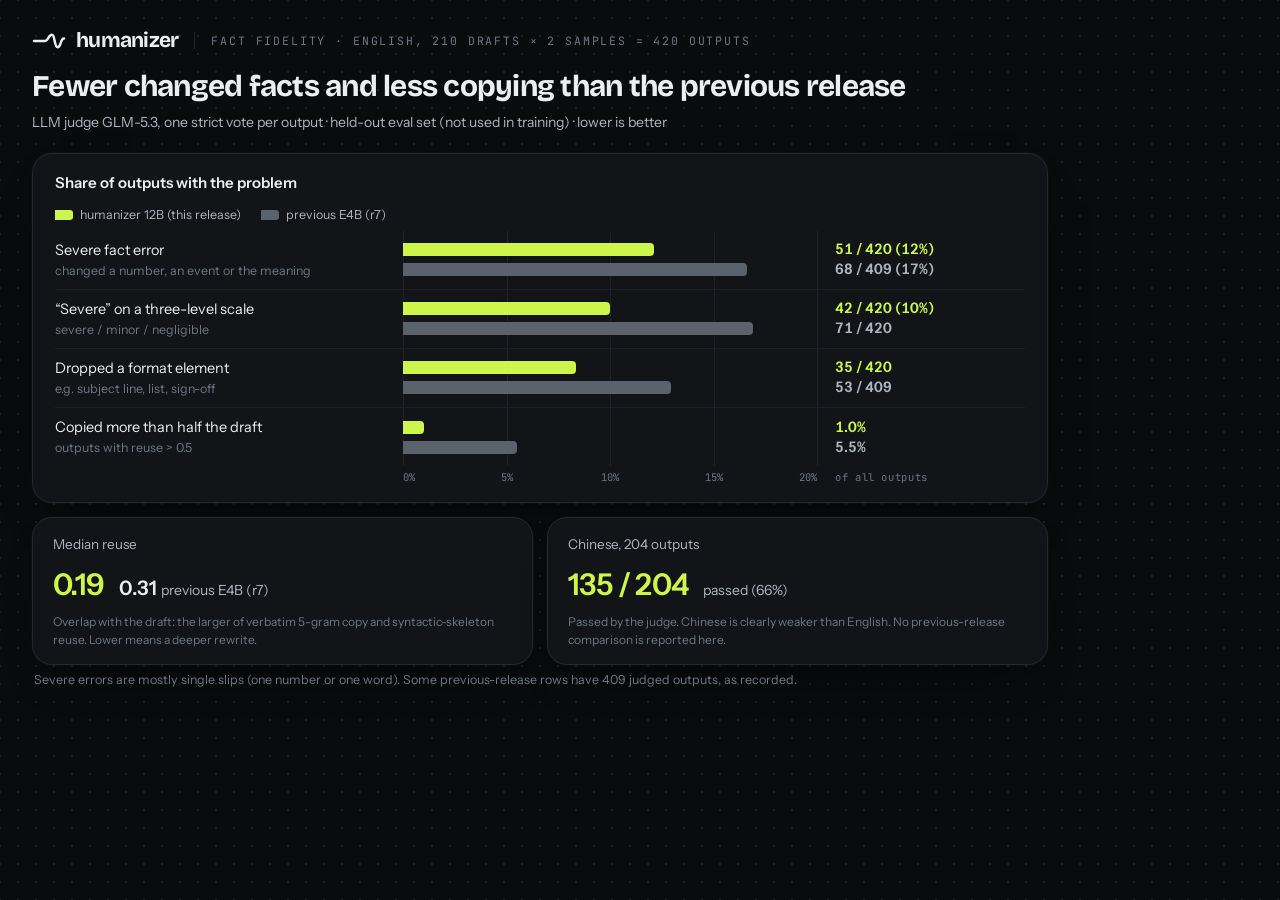
==== assets/src/fidelity.html @ 5843031d "humanizer 12B: new model, desktop app, docs and public eval set - Model: 12B rewriter fine-tuned fro" ====
<!doctype html>
<html>
<head>
<meta charset="utf-8">
<title>humanizer · fact fidelity</title>
<link rel="stylesheet" href="base.css">
<link rel="stylesheet" href="chart.css">
<script>addEventListener("error",e=>window.__err=e.message);addEventListener("unhandledrejection",e=>window.__err=String(e.reason))</script>
<style>
  .pq { display: grid; grid-template-columns: var(--name) 1fr var(--val); gap: var(--gap); align-items: center; padding: 10px 0; position: relative; }
  .pq + .pq { border-top: 1px solid var(--line-2); }
  .pq .q { font-size: 14.5px; color: var(--ink); line-height: 1.3; }
  .pq .q span { display: block; color: var(--ink-3); font-size: 12.5px; margin-top: 3px; }
  .pq .bars, .pq .vals { display: flex; flex-direction: column; gap: 7px; }
  .pq .tr { position: relative; height: 13px; }
  .pq .bar { position: absolute; left: 0; top: 0; bottom: 0; border-radius: 0 4px 4px 0; background: #5B626C; }
  .pq .bar.me { background: var(--lime); }
  .pq .vals b { font-weight: 600; font-size: 14.5px; line-height: 13px; height: 13px; display: flex; align-items: center; font-variant-numeric: tabular-nums; color: var(--ink-2); }
  .pq .vals b.me { color: var(--lime); }
  .legend { display: flex; gap: 20px; font-size: 12.5px; color: var(--ink-2); margin: 0 0 6px; }
  .legend span { display: inline-flex; align-items: center; gap: 7px; }
  .legend i { width: 18px; height: 10px; border-radius: 0 3px 3px 0; background: #5B626C; }
  .legend i.me { background: var(--lime); }
</style>
</head>
<body>
<main id="m"></main>
<script type="module">
import { lang, markSvg, esc, done } from './common.js';
import { barRows, axis } from './chart.js';
const zh = lang === 'zh';

// 全部数字来自 release_facts.md「事实忠实度」一节(英文 420 发,GLM-5.3 单票从严)。条长按分数算,轴 0–20%。
const MAX = 0.20;
const me = zh ? 'humanizer 12B（本版）' : 'humanizer 12B (this release)';
const prev = zh ? '上一版 E4B（r7）' : 'previous E4B (r7)';
const Q = zh ? [
  ['严重事实错', '改了数字、事件或意思', [51 / 420, '51 / 420（12%）'], [68 / 409, '68 / 409（17%）']],
  ['三档尺子判“严重”', '严重 / 轻微 / 可忽略 三档', [42 / 420, '42 / 420（10%）'], [71 / 420, '71 / 420']],
  ['丢了格式要素', '如主题行、列表、落款', [35 / 420, '35 / 420'], [53 / 409, '53 / 409']],
  ['照抄超过一半', '复用率 > 0.5 的输出', [0.010, '1.0%'], [0.055, '5.5%']],
] : [
  ['Severe fact error', 'changed a number, an event or the meaning', [51 / 420, '51 / 420 (12%)'], [68 / 409, '68 / 409 (17%)']],
  ['“Severe” on a three-level scale', 'severe / minor / negligible', [42 / 420, '42 / 420 (10%)'], [71 / 420, '71 / 420']],
  ['Dropped a format element', 'e.g. subject line, list, sign-off', [35 / 420, '35 / 420'], [53 / 409, '53 / 409']],
  ['Copied more than half the draft', 'outputs with reuse > 0.5', [0.010, '1.0%'], [0.055, '5.5%']],
];
const T = zh ? {
  eye: '事实忠实度 · 英文 210 篇 × 2 发 = 420 发', h: '比上一版更少改错事实、更少照抄',
  sub: 'LLM 判官 GLM-5.3，每发一票、从严判 · 自建评测集（未参与训练）· 越低越好',
  p: '出问题的输出占比', ax: '占全部输出',
  t1k: '照抄程度中位数（复用率）', t1n: '与草稿重合的程度：逐字 5-gram 与句法骨架复用取大者。越低说明改得越深。',
  t2k: '中文 204 发', t2n: '判官判“通过”的比例。中文明显弱于英文。这里不报上一版的对照数。', t2b: '135 / 204', t2s: '通过（66%）',
  foot: '严重错多为单点失误（一个数字或一个词）。上一版部分指标的分母是 409（原数据如此）。',
} : {
  eye: 'Fact fidelity · English, 210 drafts × 2 samples = 420 outputs', h: 'Fewer changed facts and less copying than the previous release',
  sub: 'LLM judge GLM-5.3, one strict vote per output · held-out eval set (not used in training) · lower is better',
  p: 'Share of outputs with the problem', ax: 'of all outputs',
  t1k: 'Median reuse', t1n: 'Overlap with the draft: the larger of verbatim 5-gram copy and syntactic-skeleton reuse. Lower means a deeper rewrite.',
  t2k: 'Chinese, 204 outputs', t2n: 'Passed by the judge. Chinese is clearly weaker than English. No previous-release comparison is reported here.', t2b: '135 / 204', t2s: 'passed (66%)',
  foot: 'Severe errors are mostly single slips (one number or one word). Some previous-release rows have 409 judged outputs, as recorded.',
};

const tk = ['0%', '5%', '10%', '15%', '20%'];
document.getElementById('m').innerHTML = `
  <header class="hd"><span class="brand">${markSvg()}<b>humanizer</b></span><span class="eyebrow">${esc(T.eye)}</span></header>
  <h2>${esc(T.h)}</h2><p class="sub">${esc(T.sub)}</p>
  <section class="panel sheet">
    <div class="ptitle">${esc(T.p)}</div>
    <div class="legend"><span><i class="me"></i>${esc(me)}</span><span><i></i>${esc(prev)}</span></div>
    <div class="plot"><div class="gl">${[0, 25, 50, 75, 100].map((p) => `<i style="left:${p}%"></i>`).join('')}</div>${Q.map(([q, n, a, b]) => `
      <div class="pq"><div class="q">${esc(q)}<span>${esc(n)}</span></div>
        <div class="bars"><div class="tr"><div class="bar me" style="width:${(a[0] / MAX * 100).toFixed(2)}%"></div></div><div class="tr"><div class="bar" style="width:${(b[0] / MAX * 100).toFixed(2)}%"></div></div></div>
        <div class="vals"><b class="me">${esc(a[1])}</b><b>${esc(b[1])}</b></div></div>`).join('')}</div>
    ${axis(tk, T.ax)}
  </section>
  <div class="tiles">
    <section class="tile sheet"><div class="k">${esc(T.t1k)}</div><div class="v"><b>0.19</b><span><em>0.31</em>${esc(prev)}</span></div><div class="n">${esc(T.t1n)}</div></section>
    <section class="tile sheet"><div class="k">${esc(T.t2k)}</div><div class="v"><b>${T.t2b}</b><span>${esc(T.t2s)}</span></div><div class="n">${esc(T.t2n)}</div></section>
  </div>
  <p class="foot">${esc(T.foot)}</p>`;
await done();
</script>
</body>
</html>
---- assets/src/base.css ----
/* humanizer README 配图的公共样式。和 App(app/web/css/app.css)同一套:墨黑台面 + 点阵 + 荧光青柠绿。
 * 字体直接引用 App 自带的 woff2(拉丁子集),中文回落到系统黑体。
 * 这些页面由 render.sh 起一个本地 http 服务后用无头 Chrome 截图,不要直接用 file:// 打开(ES module 会被拦)。 */

@font-face { font-family: "Instrument Sans"; src: url("../../app/web/fonts/InstrumentSans-Variable.woff2") format("woff2"); font-weight: 400 700; }
@font-face { font-family: "Bricolage Grotesque"; src: url("../../app/web/fonts/BricolageGrotesque-Variable.woff2") format("woff2"); font-weight: 200 800; }
@font-face { font-family: "JetBrains Mono"; src: url("../../app/web/fonts/JetBrainsMono-Variable.woff2") format("woff2"); font-weight: 100 800; }

:root {
  --cjk: "PingFang SC", "Hiragino Sans GB", "Microsoft YaHei", "Noto Sans CJK SC", "Source Han Sans SC";
  --f-ui: "Instrument Sans", var(--cjk), system-ui, sans-serif;
  --f-display: "Bricolage Grotesque", "Instrument Sans", var(--cjk), system-ui, sans-serif;
  --f-mono: "JetBrains Mono", ui-monospace, Menlo, var(--cjk), monospace;

  --bg: #0A0B0D;
  --dot: #1E2126;
  --sheet: #121418;
  --sheet-2: #171A1E;
  --sunk: #0E1013;
  --ink: #ECEEF1;
  --ink-2: #AEB4BD;
  --ink-3: #6F7682;
  --ink-4: #454B54;
  --line: #24282E;
  --line-2: #1C1F24;
  --lime: #CDF54B;
  --lime-ink: #0A0B0D;
  --hl: rgba(205, 245, 75, .17);
  --hl-ink: #F1FFC6;
  --hl-edge: rgba(205, 245, 75, .55);
  --del: #FF6159;
  --ok: #3DD68C;
  --grid: #1F2328;
  color-scheme: dark;
}

* { box-sizing: border-box; }
html, body { margin: 0; }
body {
  background-color: var(--bg);
  background-image: radial-gradient(var(--dot) 1.1px, transparent 1.4px);
  background-size: 18px 18px;
  background-position: -9px -9px;
  color: var(--ink);
  font: 15px/1.5 var(--f-ui);
  -webkit-font-smoothing: antialiased;
  text-rendering: optimizeLegibility;
}
.mono { font-family: var(--f-mono); font-variant-numeric: tabular-nums; }
.eyebrow { font-family: var(--f-mono); font-size: 11.5px; letter-spacing: .16em; text-transform: uppercase; color: var(--ink-3); }
.sheet { background: var(--sheet); border: 1px solid var(--line); border-radius: 20px; box-shadow: 0 0 0 1px rgba(255,255,255,.02), 0 24px 48px -28px rgba(0,0,0,.9); }

/* 荧光笔(新写的)和删除线(被改掉的),与 App 一致 */
.ins {
  background: var(--hl); color: var(--hl-ink); border-radius: .3em .14em .34em .16em;
  padding: .05em .14em; margin: 0 -.14em; box-shadow: inset 0 -2px 0 var(--hl-edge);
  -webkit-box-decoration-break: clone; box-decoration-break: clone;
}
.del { color: var(--ink-3); text-decoration: line-through; text-decoration-color: var(--del); text-decoration-thickness: 1.5px; }

.brand { display: inline-flex; align-items: center; gap: 10px; }
.brand svg { width: 34px; height: 20px; color: var(--ink); }
.brand b { font-family: var(--f-display); font-weight: 700; font-size: 21px; letter-spacing: -.035em; line-height: 1; }
.brand i { font-style: normal; font-family: var(--f-mono); font-size: 10.5px; letter-spacing: .14em; color: var(--ink-3); padding-left: 12px; margin-left: 2px; border-left: 1px solid var(--line); line-height: 16px; }
---- assets/src/chart.css ----
/* 结果图公共样式:细横条、发丝网格、只有"本版"用青柠绿,其余中性灰。 */
main { width: 1080px; padding: 30px 32px 28px; }
.hd { display: flex; align-items: center; gap: 16px; margin-bottom: 18px; }
.hd .eyebrow { padding-left: 16px; border-left: 1px solid var(--line); }
h2 { margin: 0; font-family: var(--f-display); font-weight: 700; font-size: 30px; letter-spacing: -.025em; line-height: 1.15; }
:root[lang="zh-CN"] h2 { font-family: var(--f-ui); font-weight: 600; letter-spacing: 0; }
.sub { margin: 8px 0 20px; color: var(--ink-2); font-size: 14px; }
.panel { padding: 18px 22px 14px; margin-bottom: 14px; }
.ptitle { font-weight: 600; font-size: 15px; margin-bottom: 12px; display: flex; flex-wrap: wrap; align-items: baseline; gap: 4px 12px; }
.pnote { font-weight: 400; color: var(--ink-3); font-size: 12.5px; }
.plot { --name: 330px; --val: 190px; --gap: 18px; position: relative; }
.plot .gl { position: absolute; top: 0; bottom: 0; left: calc(var(--name) + var(--gap)); right: calc(var(--val) + var(--gap)); pointer-events: none; }
.plot .gl i { position: absolute; top: 0; bottom: 0; width: 1px; background: var(--grid); }
.row { position: relative; display: grid; grid-template-columns: var(--name) 1fr var(--val); gap: var(--gap); align-items: center; min-height: 52px; }
.row.small { min-height: 34px; }
.row .nm { color: var(--ink-2); font-size: 14px; line-height: 1.3; display: flex; align-items: center; gap: 8px; }
.row.me .nm { color: var(--ink); font-weight: 600; }
.row .nm .dot { width: 8px; height: 8px; border-radius: 50%; background: var(--ink-4); flex: none; }
.row.me .nm .dot { background: var(--lime); }
.row .tr { position: relative; height: 16px; }
.row.small .tr { height: 12px; }
.row .bar { position: absolute; left: 0; top: 0; bottom: 0; border-radius: 0 4px 4px 0; background: #5B626C; }
.row.me .bar { background: var(--lime); }
.row.base .bar { background: #3A3F47; }
.row.flag .bar { background: #8A919C; }
.row .zero { position: absolute; left: 0; top: -3px; bottom: -3px; width: 2px; background: var(--ink-3); }
.row .val { display: flex; flex-direction: column; line-height: 1.15; }
.row .val b { font-family: var(--f-ui); font-weight: 600; font-size: 21px; letter-spacing: -.01em; }
.row.me .val b { color: var(--lime); }
.row.small .val { flex-direction: row; align-items: baseline; gap: 8px; }
.row.small .val b { font-size: 14.5px; font-variant-numeric: tabular-nums; }
.row .val small { font-family: var(--f-mono); font-size: 11px; color: var(--ink-3); margin-top: 3px; }
.axis { display: grid; grid-template-columns: var(--name) 1fr var(--val); gap: var(--gap); margin-top: 4px; height: 18px; }
.axis .ticks { position: relative; }
.axis .ticks span { position: absolute; transform: translateX(-50%); font-family: var(--f-mono); font-size: 10.5px; color: var(--ink-3); font-variant-numeric: tabular-nums; }
.axis .ticks span:first-child { transform: none; }
.axis .ticks span:last-child { transform: translateX(-100%); }
.axis .cap { font-family: var(--f-mono); font-size: 10.5px; color: var(--ink-3); letter-spacing: .06em; }
.foot { margin: 6px 2px 0; color: var(--ink-3); font-size: 12.5px; line-height: 1.5; }
.tiles { display: grid; grid-template-columns: 1fr 1fr; gap: 14px; }
.tile { padding: 16px 20px; }
.tile .k { font-size: 13.5px; color: var(--ink-2); margin-bottom: 8px; }
.tile .v { display: flex; align-items: baseline; gap: 14px; flex-wrap: wrap; }
.tile .v b { font-family: var(--f-ui); font-size: 30px; font-weight: 600; letter-spacing: -.02em; color: var(--lime); }
.tile .v span { font-size: 14px; color: var(--ink-2); }
.tile .v span em { font-style: normal; font-family: var(--f-ui); font-weight: 600; font-size: 20px; color: var(--ink); margin-right: 4px; }
.tile .n { margin-top: 6px; font-size: 12px; color: var(--ink-3); line-height: 1.45; }
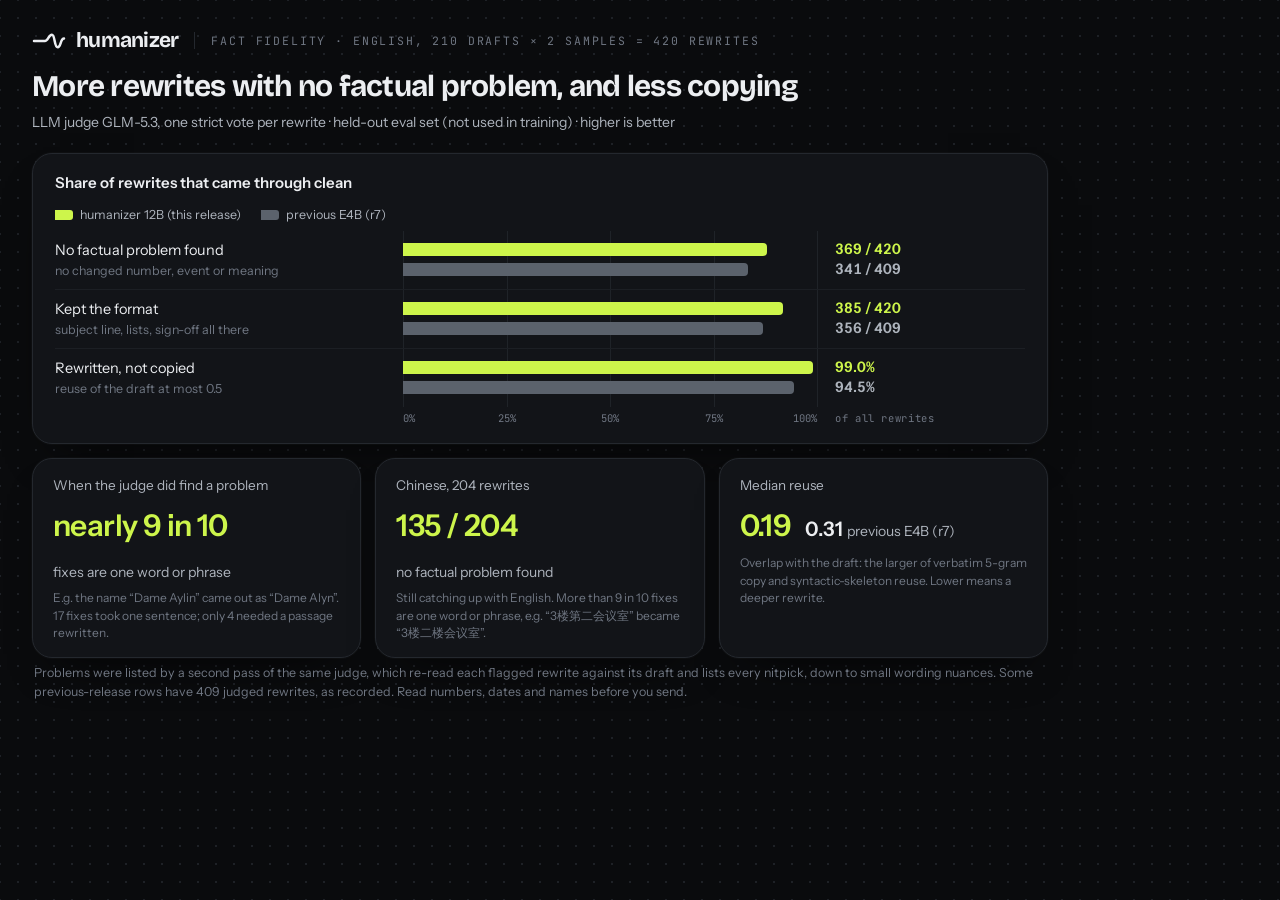
==== commit 006c9333: "docs: describe fact fidelity by clean rewrites and fix size Lead with how many rewrites had no factu" ====
--- a/assets/src/fidelity.html
+++ b/assets/src/fidelity.html
@@ -21,6 +21,7 @@
   .legend span { display: inline-flex; align-items: center; gap: 7px; }
   .legend i { width: 18px; height: 10px; border-radius: 0 3px 3px 0; background: #5B626C; }
   .legend i.me { background: var(--lime); }
+  .tiles.t3 { grid-template-columns: 1fr 1fr 1fr; }
 </style>
 </head>
 <body>
@@ -30,38 +31,44 @@
 import { barRows, axis } from './chart.js';
 const zh = lang === 'zh';
 
-// 全部数字来自 release_facts.md「事实忠实度」一节(英文 420 发,GLM-5.3 单票从严)。条长按分数算,轴 0–20%。
-const MAX = 0.20;
+// 数字来自 release_facts.md「事实忠实度」一节(英文 420 发,GLM-5.3 单票从严)和 experiments/fact_errors/RLRt_summary.json
+// (第二遍复核:对照草稿重读每篇被标出的改写,列出每处问题和要改多少)。全图统一"越高越好",条长按分数算,轴 0–100%。
+// 事实错不报失败百分比:报"没挑出事实问题"的篇数 + 有问题时改一个词或短语就好的比例。
+const MAX = 1;
 const me = zh ? 'humanizer 12B（本版）' : 'humanizer 12B (this release)';
 const prev = zh ? '上一版 E4B（r7）' : 'previous E4B (r7)';
 const Q = zh ? [
-  ['严重事实错', '改了数字、事件或意思', [51 / 420, '51 / 420（12%）'], [68 / 409, '68 / 409（17%）']],
-  ['三档尺子判“严重”', '严重 / 轻微 / 可忽略 三档', [42 / 420, '42 / 420（10%）'], [71 / 420, '71 / 420']],
-  ['丢了格式要素', '如主题行、列表、落款', [35 / 420, '35 / 420'], [53 / 409, '53 / 409']],
-  ['照抄超过一半', '复用率 > 0.5 的输出', [0.010, '1.0%'], [0.055, '5.5%']],
+  ['没挑出事实问题', '数字、事件、意思都没改', [369 / 420, '369 / 420'], [341 / 409, '341 / 409']],
+  ['格式保住了', '主题行、列表、落款都在', [385 / 420, '385 / 420'], [356 / 409, '356 / 409']],
+  ['改写而非照抄', '与草稿的复用率不超过 0.5', [0.990, '99.0%'], [0.945, '94.5%']],
 ] : [
-  ['Severe fact error', 'changed a number, an event or the meaning', [51 / 420, '51 / 420 (12%)'], [68 / 409, '68 / 409 (17%)']],
-  ['“Severe” on a three-level scale', 'severe / minor / negligible', [42 / 420, '42 / 420 (10%)'], [71 / 420, '71 / 420']],
-  ['Dropped a format element', 'e.g. subject line, list, sign-off', [35 / 420, '35 / 420'], [53 / 409, '53 / 409']],
-  ['Copied more than half the draft', 'outputs with reuse > 0.5', [0.010, '1.0%'], [0.055, '5.5%']],
+  ['No factual problem found', 'no changed number, event or meaning', [369 / 420, '369 / 420'], [341 / 409, '341 / 409']],
+  ['Kept the format', 'subject line, lists, sign-off all there', [385 / 420, '385 / 420'], [356 / 409, '356 / 409']],
+  ['Rewritten, not copied', 'reuse of the draft at most 0.5', [0.990, '99.0%'], [0.945, '94.5%']],
 ];
 const T = zh ? {
-  eye: '事实忠实度 · 英文 210 篇 × 2 发 = 420 发', h: '比上一版更少改错事实、更少照抄',
-  sub: 'LLM 判官 GLM-5.3，每发一票、从严判 · 自建评测集（未参与训练）· 越低越好',
-  p: '出问题的输出占比', ax: '占全部输出',
+  eye: '事实忠实度 · 英文 210 篇 × 2 发 = 420 篇改写', h: '没挑出事实问题的改写更多，照抄更少',
+  sub: 'LLM 判官 GLM-5.3，每篇一票、从严判 · 自建评测集（未参与训练）· 越高越好',
+  p: '顺利过关的改写占比', ax: '占全部改写',
+  t0k: '判官挑出问题时', t0b: '近 9 成', t0s: '改一个词或短语就好',
+  t0n: '比如人名“Dame Aylin”被写成了“Dame Alyn”。要改一句的 17 处，要重写一段的只有 4 处。',
   t1k: '照抄程度中位数（复用率）', t1n: '与草稿重合的程度：逐字 5-gram 与句法骨架复用取大者。越低说明改得越深。',
-  t2k: '中文 204 发', t2n: '判官判“通过”的比例。中文明显弱于英文。这里不报上一版的对照数。', t2b: '135 / 204', t2s: '通过（66%）',
-  foot: '严重错多为单点失误（一个数字或一个词）。上一版部分指标的分母是 409（原数据如此）。',
+  t2k: '中文 204 篇改写', t2b: '135 / 204', t2s: '没挑出事实问题',
+  t2n: '中文还在追赶英文。有问题的，9 成以上改一个词或短语就好，比如“3楼第二会议室”写成了“3楼二楼会议室”。',
+  foot: '问题清单来自同一判官的第二遍复核：对照草稿重读每篇被标出的改写，连细小的措辞差别也列出来。上一版部分指标的分母是 409（原数据如此）。发出去之前请读一遍，重点看数字、日期和人名。',
 } : {
-  eye: 'Fact fidelity · English, 210 drafts × 2 samples = 420 outputs', h: 'Fewer changed facts and less copying than the previous release',
-  sub: 'LLM judge GLM-5.3, one strict vote per output · held-out eval set (not used in training) · lower is better',
-  p: 'Share of outputs with the problem', ax: 'of all outputs',
+  eye: 'Fact fidelity · English, 210 drafts × 2 samples = 420 rewrites', h: 'More rewrites with no factual problem, and less copying',
+  sub: 'LLM judge GLM-5.3, one strict vote per rewrite · held-out eval set (not used in training) · higher is better',
+  p: 'Share of rewrites that came through clean', ax: 'of all rewrites',
+  t0k: 'When the judge did find a problem', t0b: 'nearly 9 in 10', t0s: 'fixes are one word or phrase',
+  t0n: 'E.g. the name “Dame Aylin” came out as “Dame Alyn”. 17 fixes took one sentence; only 4 needed a passage rewritten.',
   t1k: 'Median reuse', t1n: 'Overlap with the draft: the larger of verbatim 5-gram copy and syntactic-skeleton reuse. Lower means a deeper rewrite.',
-  t2k: 'Chinese, 204 outputs', t2n: 'Passed by the judge. Chinese is clearly weaker than English. No previous-release comparison is reported here.', t2b: '135 / 204', t2s: 'passed (66%)',
-  foot: 'Severe errors are mostly single slips (one number or one word). Some previous-release rows have 409 judged outputs, as recorded.',
+  t2k: 'Chinese, 204 rewrites', t2b: '135 / 204', t2s: 'no factual problem found',
+  t2n: 'Still catching up with English. More than 9 in 10 fixes are one word or phrase, e.g. “3楼第二会议室” became “3楼二楼会议室”.',
+  foot: 'Problems were listed by a second pass of the same judge, which re-read each flagged rewrite against its draft and lists every nitpick, down to small wording nuances. Some previous-release rows have 409 judged rewrites, as recorded. Read numbers, dates and names before you send.',
 };
 
-const tk = ['0%', '5%', '10%', '15%', '20%'];
+const tk = ['0%', '25%', '50%', '75%', '100%'];
 document.getElementById('m').innerHTML = `
   <header class="hd"><span class="brand">${markSvg()}<b>humanizer</b></span><span class="eyebrow">${esc(T.eye)}</span></header>
   <h2>${esc(T.h)}</h2><p class="sub">${esc(T.sub)}</p>
@@ -74,9 +81,10 @@
         <div class="vals"><b class="me">${esc(a[1])}</b><b>${esc(b[1])}</b></div></div>`).join('')}</div>
     ${axis(tk, T.ax)}
   </section>
-  <div class="tiles">
+  <div class="tiles t3">
+    <section class="tile sheet"><div class="k">${esc(T.t0k)}</div><div class="v"><b>${esc(T.t0b)}</b><span>${esc(T.t0s)}</span></div><div class="n">${esc(T.t0n)}</div></section>
+    <section class="tile sheet"><div class="k">${esc(T.t2k)}</div><div class="v"><b>${T.t2b}</b><span>${esc(T.t2s)}</span></div><div class="n">${esc(T.t2n)}</div></section>
     <section class="tile sheet"><div class="k">${esc(T.t1k)}</div><div class="v"><b>0.19</b><span><em>0.31</em>${esc(prev)}</span></div><div class="n">${esc(T.t1n)}</div></section>
-    <section class="tile sheet"><div class="k">${esc(T.t2k)}</div><div class="v"><b>${T.t2b}</b><span>${esc(T.t2s)}</span></div><div class="n">${esc(T.t2n)}</div></section>
   </div>
   <p class="foot">${esc(T.foot)}</p>`;
 await done();
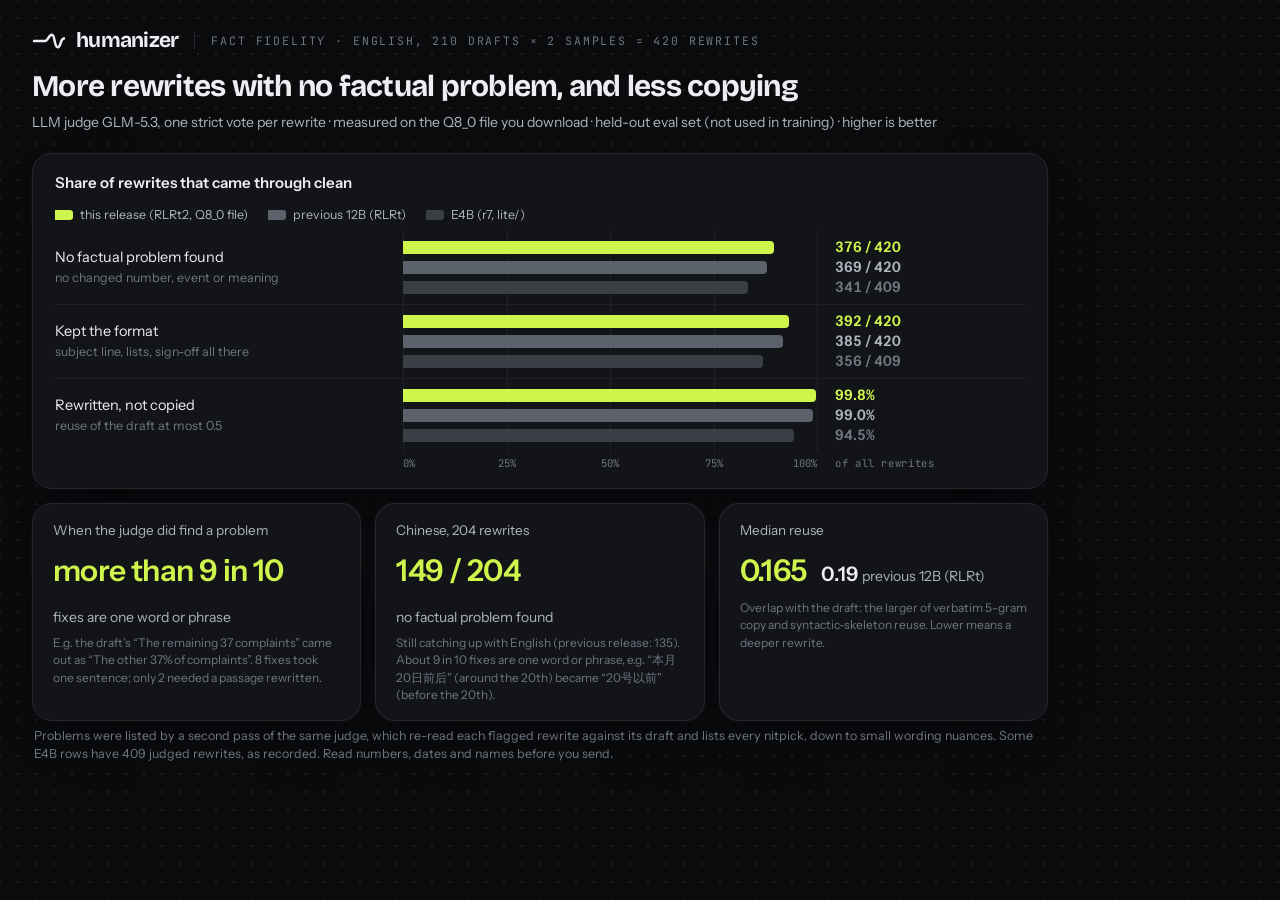
==== commit 0744d736: "release RLRt2: new numbers, Q4_K_M released, RLRt2 eval data The Hugging Face files are now RLRt2 (t" ====
--- a/assets/src/fidelity.html
+++ b/assets/src/fidelity.html
@@ -21,6 +21,8 @@
   .legend span { display: inline-flex; align-items: center; gap: 7px; }
   .legend i { width: 18px; height: 10px; border-radius: 0 3px 3px 0; background: #5B626C; }
   .legend i.me { background: var(--lime); }
+  .pq .bar.old, .legend i.old { background: #3A3F46; }
+  .pq .vals b.old { color: var(--ink-3); }
   .tiles.t3 { grid-template-columns: 1fr 1fr 1fr; }
 </style>
 </head>
@@ -31,41 +33,40 @@
 import { barRows, axis } from './chart.js';
 const zh = lang === 'zh';
 
-// 数字来自 release_facts.md「事实忠实度」一节(英文 420 发,GLM-5.3 单票从严)和 experiments/fact_errors/RLRt_summary.json
-// (第二遍复核:对照草稿重读每篇被标出的改写,列出每处问题和要改多少)。全图统一"越高越好",条长按分数算,轴 0–100%。
-// 事实错不报失败百分比:报"没挑出事实问题"的篇数 + 有问题时改一个词或短语就好的比例。
+// 数字来自 humantune/.cache/tmp/rlrt2pub/FACTS.md「Fact fidelity」一节(本版 = RLRt2 的 Q8_0 GGUF,llama.cpp 普通采样;英文 420 发,GLM-5.3 单票从严)
+// 和 eval/fidelity/humanizer-12b-Q8_0_fix-sizes_summary.json(第二遍复核:对照草稿重读每篇被标出的改写,列出每处问题和要改多少)。
+// 全图统一"越高越好",条长按分数算,轴 0–100%。事实错不报失败百分比:报"没挑出事实问题"的篇数 + 有问题时改一个词或短语就好的比例。
 const MAX = 1;
-const me = zh ? 'humanizer 12B（本版）' : 'humanizer 12B (this release)';
-const prev = zh ? '上一版 E4B（r7）' : 'previous E4B (r7)';
+const S = zh ? ['本版 12B（RLRt2，Q8_0 文件）', '上一版 12B（RLRt）', 'E4B（r7，lite/）'] : ['this release (RLRt2, Q8_0 file)', 'previous 12B (RLRt)', 'E4B (r7, lite/)'];
 const Q = zh ? [
-  ['没挑出事实问题', '数字、事件、意思都没改', [369 / 420, '369 / 420'], [341 / 409, '341 / 409']],
-  ['格式保住了', '主题行、列表、落款都在', [385 / 420, '385 / 420'], [356 / 409, '356 / 409']],
-  ['改写而非照抄', '与草稿的复用率不超过 0.5', [0.990, '99.0%'], [0.945, '94.5%']],
+  ['没挑出事实问题', '数字、事件、意思都没改', [376 / 420, '376 / 420'], [369 / 420, '369 / 420'], [341 / 409, '341 / 409']],
+  ['格式保住了', '主题行、列表、落款都在', [392 / 420, '392 / 420'], [385 / 420, '385 / 420'], [356 / 409, '356 / 409']],
+  ['改写而非照抄', '与草稿的复用率不超过 0.5', [0.998, '99.8%'], [0.990, '99.0%'], [0.945, '94.5%']],
 ] : [
-  ['No factual problem found', 'no changed number, event or meaning', [369 / 420, '369 / 420'], [341 / 409, '341 / 409']],
-  ['Kept the format', 'subject line, lists, sign-off all there', [385 / 420, '385 / 420'], [356 / 409, '356 / 409']],
-  ['Rewritten, not copied', 'reuse of the draft at most 0.5', [0.990, '99.0%'], [0.945, '94.5%']],
+  ['No factual problem found', 'no changed number, event or meaning', [376 / 420, '376 / 420'], [369 / 420, '369 / 420'], [341 / 409, '341 / 409']],
+  ['Kept the format', 'subject line, lists, sign-off all there', [392 / 420, '392 / 420'], [385 / 420, '385 / 420'], [356 / 409, '356 / 409']],
+  ['Rewritten, not copied', 'reuse of the draft at most 0.5', [0.998, '99.8%'], [0.990, '99.0%'], [0.945, '94.5%']],
 ];
 const T = zh ? {
   eye: '事实忠实度 · 英文 210 篇 × 2 发 = 420 篇改写', h: '没挑出事实问题的改写更多，照抄更少',
-  sub: 'LLM 判官 GLM-5.3，每篇一票、从严判 · 自建评测集（未参与训练）· 越高越好',
+  sub: 'LLM 判官 GLM-5.3，每篇一票、从严判 · 实测的是你下载的 Q8_0 文件 · 自建评测集（未参与训练）· 越高越好',
   p: '顺利过关的改写占比', ax: '占全部改写',
-  t0k: '判官挑出问题时', t0b: '近 9 成', t0s: '改一个词或短语就好',
-  t0n: '比如人名“Dame Aylin”被写成了“Dame Alyn”。要改一句的 17 处，要重写一段的只有 4 处。',
+  t0k: '判官挑出问题时', t0b: '9 成以上', t0s: '改一个词或短语就好',
+  t0n: '比如草稿里的“The remaining 37 complaints”被写成了“The other 37% of complaints”。要改一句的 8 处，要重写一段的只有 2 处。',
   t1k: '照抄程度中位数（复用率）', t1n: '与草稿重合的程度：逐字 5-gram 与句法骨架复用取大者。越低说明改得越深。',
-  t2k: '中文 204 篇改写', t2b: '135 / 204', t2s: '没挑出事实问题',
-  t2n: '中文还在追赶英文。有问题的，9 成以上改一个词或短语就好，比如“3楼第二会议室”写成了“3楼二楼会议室”。',
-  foot: '问题清单来自同一判官的第二遍复核：对照草稿重读每篇被标出的改写，连细小的措辞差别也列出来。上一版部分指标的分母是 409（原数据如此）。发出去之前请读一遍，重点看数字、日期和人名。',
+  t2k: '中文 204 篇改写', t2b: '149 / 204', t2s: '没挑出事实问题',
+  t2n: '中文还在追赶英文（上一版 135 篇）。有问题的，约 9 成改一个词或短语就好，比如“本月20日前后”写成了“20号以前”。',
+  foot: '问题清单来自同一判官的第二遍复核：对照草稿重读每篇被标出的改写，连细小的措辞差别也列出来。E4B 部分指标的分母是 409（原数据如此）。发出去之前请读一遍，重点看数字、日期和人名。',
 } : {
   eye: 'Fact fidelity · English, 210 drafts × 2 samples = 420 rewrites', h: 'More rewrites with no factual problem, and less copying',
-  sub: 'LLM judge GLM-5.3, one strict vote per rewrite · held-out eval set (not used in training) · higher is better',
+  sub: 'LLM judge GLM-5.3, one strict vote per rewrite · measured on the Q8_0 file you download · held-out eval set (not used in training) · higher is better',
   p: 'Share of rewrites that came through clean', ax: 'of all rewrites',
-  t0k: 'When the judge did find a problem', t0b: 'nearly 9 in 10', t0s: 'fixes are one word or phrase',
-  t0n: 'E.g. the name “Dame Aylin” came out as “Dame Alyn”. 17 fixes took one sentence; only 4 needed a passage rewritten.',
+  t0k: 'When the judge did find a problem', t0b: 'more than 9 in 10', t0s: 'fixes are one word or phrase',
+  t0n: 'E.g. the draft’s “The remaining 37 complaints” came out as “The other 37% of complaints”. 8 fixes took one sentence; only 2 needed a passage rewritten.',
   t1k: 'Median reuse', t1n: 'Overlap with the draft: the larger of verbatim 5-gram copy and syntactic-skeleton reuse. Lower means a deeper rewrite.',
-  t2k: 'Chinese, 204 rewrites', t2b: '135 / 204', t2s: 'no factual problem found',
-  t2n: 'Still catching up with English. More than 9 in 10 fixes are one word or phrase, e.g. “3楼第二会议室” became “3楼二楼会议室”.',
-  foot: 'Problems were listed by a second pass of the same judge, which re-read each flagged rewrite against its draft and lists every nitpick, down to small wording nuances. Some previous-release rows have 409 judged rewrites, as recorded. Read numbers, dates and names before you send.',
+  t2k: 'Chinese, 204 rewrites', t2b: '149 / 204', t2s: 'no factual problem found',
+  t2n: 'Still catching up with English (previous release: 135). About 9 in 10 fixes are one word or phrase, e.g. “本月20日前后” (around the 20th) became “20号以前” (before the 20th).',
+  foot: 'Problems were listed by a second pass of the same judge, which re-read each flagged rewrite against its draft and lists every nitpick, down to small wording nuances. Some E4B rows have 409 judged rewrites, as recorded. Read numbers, dates and names before you send.',
 };
 
 const tk = ['0%', '25%', '50%', '75%', '100%'];
@@ -74,17 +75,17 @@
   <h2>${esc(T.h)}</h2><p class="sub">${esc(T.sub)}</p>
   <section class="panel sheet">
     <div class="ptitle">${esc(T.p)}</div>
-    <div class="legend"><span><i class="me"></i>${esc(me)}</span><span><i></i>${esc(prev)}</span></div>
-    <div class="plot"><div class="gl">${[0, 25, 50, 75, 100].map((p) => `<i style="left:${p}%"></i>`).join('')}</div>${Q.map(([q, n, a, b]) => `
+    <div class="legend"><span><i class="me"></i>${esc(S[0])}</span><span><i></i>${esc(S[1])}</span><span><i class="old"></i>${esc(S[2])}</span></div>
+    <div class="plot"><div class="gl">${[0, 25, 50, 75, 100].map((p) => `<i style="left:${p}%"></i>`).join('')}</div>${Q.map(([q, n, a, b, c]) => `
       <div class="pq"><div class="q">${esc(q)}<span>${esc(n)}</span></div>
-        <div class="bars"><div class="tr"><div class="bar me" style="width:${(a[0] / MAX * 100).toFixed(2)}%"></div></div><div class="tr"><div class="bar" style="width:${(b[0] / MAX * 100).toFixed(2)}%"></div></div></div>
-        <div class="vals"><b class="me">${esc(a[1])}</b><b>${esc(b[1])}</b></div></div>`).join('')}</div>
+        <div class="bars"><div class="tr"><div class="bar me" style="width:${(a[0] / MAX * 100).toFixed(2)}%"></div></div><div class="tr"><div class="bar" style="width:${(b[0] / MAX * 100).toFixed(2)}%"></div></div><div class="tr"><div class="bar old" style="width:${(c[0] / MAX * 100).toFixed(2)}%"></div></div></div>
+        <div class="vals"><b class="me">${esc(a[1])}</b><b>${esc(b[1])}</b><b class="old">${esc(c[1])}</b></div></div>`).join('')}</div>
     ${axis(tk, T.ax)}
   </section>
   <div class="tiles t3">
     <section class="tile sheet"><div class="k">${esc(T.t0k)}</div><div class="v"><b>${esc(T.t0b)}</b><span>${esc(T.t0s)}</span></div><div class="n">${esc(T.t0n)}</div></section>
     <section class="tile sheet"><div class="k">${esc(T.t2k)}</div><div class="v"><b>${T.t2b}</b><span>${esc(T.t2s)}</span></div><div class="n">${esc(T.t2n)}</div></section>
-    <section class="tile sheet"><div class="k">${esc(T.t1k)}</div><div class="v"><b>0.19</b><span><em>0.31</em>${esc(prev)}</span></div><div class="n">${esc(T.t1n)}</div></section>
+    <section class="tile sheet"><div class="k">${esc(T.t1k)}</div><div class="v"><b>0.165</b><span><em>0.19</em>${esc(S[1])}</span></div><div class="n">${esc(T.t1n)}</div></section>
   </div>
   <p class="foot">${esc(T.foot)}</p>`;
 await done();
